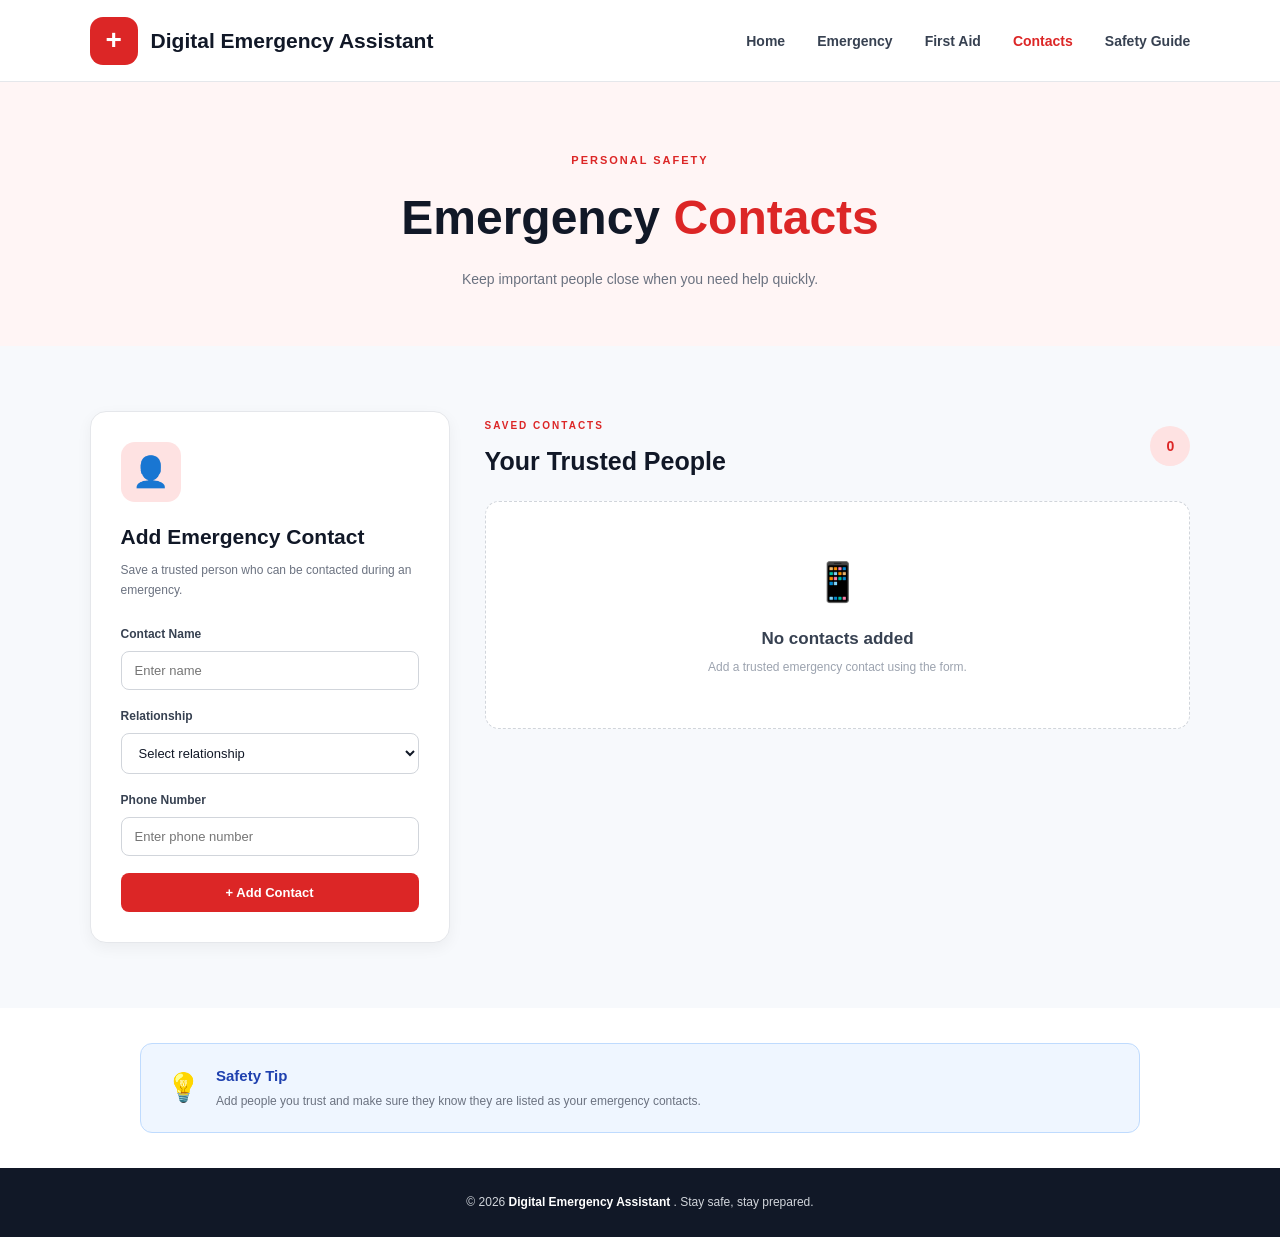
==== contacts.html @ 49281523 "Initial commit - Digital Emergency Assistant" ====
<!DOCTYPE html>
<html lang="en">

<head>

    <meta charset="UTF-8">

    <meta name="viewport"
          content="width=device-width, initial-scale=1.0">

    <title>Emergency Contacts | Digital Emergency Assistant</title>

    <link rel="stylesheet" href="css/common.css">

    <link rel="stylesheet" href="css/contacts.css">

</head>

<body>

    <!-- ================= NAVBAR ================= -->

    <nav class="navbar">

        <a href="index.html" class="logo">

            <span class="logo-icon">+</span>

            Digital Emergency Assistant

        </a>

        <ul class="nav-links">

            <li>
                <a href="index.html">Home</a>
            </li>

            <li>
                <a href="emergency.html">Emergency</a>
            </li>

            <li>
                <a href="first-aid.html">First Aid</a>
            </li>

            <li>
                <a href="contacts.html" class="active">
                    Contacts
                </a>
            </li>

            <li>
                <a href="guide.html">Safety Guide</a>
            </li>

        </ul>

    </nav>


    <!-- ================= HEADER ================= -->

    <section class="contacts-header">

        <p class="contacts-label">
            PERSONAL SAFETY
        </p>

        <h1>
            Emergency <span>Contacts</span>
        </h1>

        <p>
            Keep important people close when you need
            help quickly.
        </p>

    </section>


    <!-- ================= MAIN CONTENT ================= -->

    <section class="contacts-section">

        <div class="contacts-layout">


            <!-- ================= ADD CONTACT ================= -->

            <div class="contact-form-card">

                <div class="form-icon">
                    👤
                </div>

                <h2>
                    Add Emergency Contact
                </h2>

                <p>
                    Save a trusted person who can be contacted
                    during an emergency.
                </p>


                <form id="contactForm">

                    <div class="form-group">

                        <label for="contactName">
                            Contact Name
                        </label>

                        <input
                            type="text"
                            id="contactName"
                            placeholder="Enter name"
                            required>

                    </div>


                    <div class="form-group">

                        <label for="contactRelation">
                            Relationship
                        </label>

                        <select id="contactRelation" required>

                            <option value="">
                                Select relationship
                            </option>

                            <option value="Parent">
                                Parent
                            </option>

                            <option value="Sibling">
                                Sibling
                            </option>

                            <option value="Friend">
                                Friend
                            </option>

                            <option value="Relative">
                                Relative
                            </option>

                            <option value="Other">
                                Other
                            </option>

                        </select>

                    </div>


                    <div class="form-group">

                        <label for="contactPhone">
                            Phone Number
                        </label>

                        <input
                            type="tel"
                            id="contactPhone"
                            placeholder="Enter phone number"
                            required>

                    </div>


                    <button
                        type="submit"
                        class="add-contact-btn">

                        + Add Contact

                    </button>

                </form>

            </div>


            <!-- ================= CONTACT LIST ================= -->

            <div class="contact-list-area">

                <div class="list-heading">

                    <div>

                        <span>
                            SAVED CONTACTS
                        </span>

                        <h2>
                            Your Trusted People
                        </h2>

                    </div>

                    <div
                        class="contact-count"
                        id="contactCount">

                        0

                    </div>

                </div>


                <div
                    class="contacts-grid"
                    id="contactsGrid">


                    <!-- DEFAULT CONTACT -->

                    <div class="empty-contacts"
                         id="emptyContacts">

                        <div class="empty-icon">
                            📱
                        </div>

                        <h3>
                            No contacts added
                        </h3>

                        <p>
                            Add a trusted emergency contact
                            using the form.
                        </p>

                    </div>

                </div>

            </div>

        </div>

    </section>


    <!-- ================= SAFETY TIP ================= -->

    <section class="contact-tip">

        <div class="tip-box">

            <div class="tip-icon">
                💡
            </div>

            <div>

                <h3>
                    Safety Tip
                </h3>

                <p>
                    Add people you trust and make sure
                    they know they are listed as your
                    emergency contacts.
                </p>

            </div>

        </div>

    </section>


    <!-- ================= FOOTER ================= -->

    <footer class="footer">

        <p>

            © <span class="current-year"></span>

            <strong>
                Digital Emergency Assistant
            </strong>.

            Stay safe, stay prepared.

        </p>

    </footer>


    <script src="js/app.js"></script>

    <script src="js/contacts.js"></script>

</body>

</html>
---- css/common.css ----
/* =========================================================
   COMMON STYLES
   DIGITAL EMERGENCY ASSISTANT
========================================================= */

* {
    margin: 0;
    padding: 0;
    box-sizing: border-box;
}

html {
    scroll-behavior: smooth;
}

body {
    font-family: Arial, Helvetica, sans-serif;
    color: #111827;
    background: #ffffff;
    line-height: 1.6;
}

a {
    text-decoration: none;
    color: inherit;
}

button {
    font-family: inherit;
}


/* =========================================================
   NAVBAR
========================================================= */

.navbar {
    width: 100%;
    min-height: 82px;
    padding: 0 7%;

    display: flex;
    align-items: center;
    justify-content: space-between;
    gap: 30px;

    background: #ffffff;
    border-bottom: 1px solid #e5e7eb;
}

.logo {
    display: flex;
    align-items: center;
    gap: 13px;

    color: #111827;
    font-size: 21px;
    font-weight: 800;

    white-space: nowrap;
}

.logo-icon {
    width: 48px;
    height: 48px;

    display: flex;
    align-items: center;
    justify-content: center;

    border-radius: 13px;

    background: #dc2626;
    color: #ffffff;

    font-size: 28px;
    font-weight: 800;
}

.nav-links {
    display: flex;
    align-items: center;
    gap: 32px;

    list-style: none;
}

.nav-links a {
    position: relative;

    color: #374151;

    font-size: 14px;
    font-weight: 700;

    transition: color 0.3s ease;
}

.nav-links a:hover {
    color: #dc2626;
}

.nav-links a.active {
    color: #dc2626;
}


/* =========================================================
   COMMON BUTTONS
========================================================= */

.primary-btn {
    display: inline-flex;
    align-items: center;
    justify-content: center;

    padding: 13px 22px;

    border: none;
    border-radius: 8px;

    background: #dc2626;
    color: #ffffff;

    font-size: 13px;
    font-weight: 700;

    cursor: pointer;

    transition: all 0.3s ease;
}

.primary-btn:hover {
    background: #b91c1c;
    transform: translateY(-2px);
    box-shadow: 0 8px 18px rgba(220, 38, 38, 0.18);
}

.secondary-btn {
    display: inline-flex;
    align-items: center;
    justify-content: center;

    padding: 13px 22px;

    border: 1px solid #d1d5db;
    border-radius: 8px;

    background: #ffffff;
    color: #374151;

    font-size: 13px;
    font-weight: 700;

    cursor: pointer;

    transition: all 0.3s ease;
}

.secondary-btn:hover {
    border-color: #dc2626;
    color: #dc2626;
    transform: translateY(-2px);
}


/* =========================================================
   FOOTER
========================================================= */

.footer {
    padding: 25px 7%;

    text-align: center;

    background: #111827;
    color: #d1d5db;

    font-size: 12px;
}

.footer strong {
    color: #ffffff;
}


/* =========================================================
   RESPONSIVE NAVBAR
========================================================= */

@media (max-width: 900px) {

    .navbar {
        padding: 15px 5%;

        flex-direction: column;

        gap: 15px;
    }

    .nav-links {
        gap: 20px;

        flex-wrap: wrap;

        justify-content: center;
    }

}


@media (max-width: 600px) {

    .logo {
        font-size: 18px;
    }

    .logo-icon {
        width: 42px;
        height: 42px;

        font-size: 24px;
    }

    .nav-links {
        gap: 15px;
    }

    .nav-links a {
        font-size: 12px;
    }

}
/* =========================================================
   FIX FOR EXISTING HOME PAGE
========================================================= */

.navbar {
    overflow: visible;
}

.logo {
    flex-shrink: 0;
}

.nav-links {
    flex-shrink: 0;
    display: flex;
    align-items: center;
    list-style: none;
}


/* Existing button classes */

.btn-primary,
.btn-secondary,
.hero-btn,
.hero-button {
    display: inline-flex;
    align-items: center;
    justify-content: center;

    padding: 13px 22px;

    border-radius: 8px;

    font-size: 13px;
    font-weight: 700;

    cursor: pointer;

    transition: all 0.3s ease;
}

.btn-primary,
.hero-btn {
    background: #dc2626;
    color: #ffffff;
    border: 1px solid #dc2626;
}

.btn-primary:hover,
.hero-btn:hover {
    background: #b91c1c;
    border-color: #b91c1c;
    transform: translateY(-2px);
}

.btn-secondary,
.hero-button {
    background: #ffffff;
    color: #374151;
    border: 1px solid #d1d5db;
}

.btn-secondary:hover,
.hero-button:hover {
    border-color: #dc2626;
    color: #dc2626;
    transform: translateY(-2px);
}


/* Prevent hero content from creating horizontal overflow */

body {
    overflow-x: hidden;
}
---- css/contacts.css ----
/* =========================================================
   DIGITAL EMERGENCY ASSISTANT
   CONTACTS PAGE
========================================================= */


/* =========================================================
   1. HEADER
========================================================= */

.contacts-header {

    padding: 70px 7% 55px;

    text-align: center;

    background: #fff5f5;

}

.contacts-label {

    margin-bottom: 10px;

    color: #dc2626;

    font-size: 11px;

    font-weight: 800;

    letter-spacing: 2px;

}

.contacts-header h1 {

    margin-bottom: 12px;

    color: #111827;

    font-size: 48px;

}

.contacts-header h1 span {

    color: #dc2626;

}

.contacts-header p:last-child {

    color: #6b7280;

    font-size: 14px;

}


/* =========================================================
   2. MAIN SECTION
========================================================= */

.contacts-section {

    padding: 65px 7%;

    background: #f7f9fc;

}

.contacts-layout {

    max-width: 1150px;

    margin: auto;

    display: grid;

    grid-template-columns: 360px 1fr;

    gap: 35px;

    align-items: start;

}


/* =========================================================
   3. FORM CARD
========================================================= */

.contact-form-card {

    padding: 30px;

    background: #ffffff;

    border: 1px solid #e5e7eb;

    border-radius: 16px;

    box-shadow:
        0 5px 15px rgba(0, 0, 0, 0.05);

}

.form-icon {

    width: 60px;

    height: 60px;

    margin-bottom: 18px;

    display: flex;

    align-items: center;

    justify-content: center;

    border-radius: 14px;

    background: #fee2e2;

    font-size: 30px;

}

.contact-form-card h2 {

    margin-bottom: 8px;

    color: #111827;

    font-size: 21px;

}

.contact-form-card > p {

    margin-bottom: 25px;

    color: #6b7280;

    font-size: 12px;

    line-height: 1.6;

}


/* =========================================================
   4. FORM
========================================================= */

.form-group {

    margin-bottom: 17px;

}

.form-group label {

    display: block;

    margin-bottom: 7px;

    color: #374151;

    font-size: 12px;

    font-weight: 700;

}

.form-group input,
.form-group select {

    width: 100%;

    padding: 11px 13px;

    border: 1px solid #d1d5db;

    border-radius: 8px;

    outline: none;

    background: #ffffff;

    color: #111827;

    font-size: 13px;

    transition: 0.3s;

}

.form-group input:focus,
.form-group select:focus {

    border-color: #dc2626;

    box-shadow:
        0 0 0 3px rgba(220, 38, 38, 0.08);

}


/* =========================================================
   5. ADD BUTTON
========================================================= */

.add-contact-btn {

    width: 100%;

    padding: 12px;

    border: none;

    border-radius: 8px;

    background: #dc2626;

    color: #ffffff;

    font-size: 13px;

    font-weight: 700;

    cursor: pointer;

    transition: all 0.3s ease;

}

.add-contact-btn:hover {

    background: #b91c1c;

    transform: translateY(-2px);

    box-shadow:
        0 8px 18px rgba(220, 38, 38, 0.2);

}


/* =========================================================
   6. CONTACT LIST
========================================================= */

.contact-list-area {

    min-width: 0;

}

.list-heading {

    margin-bottom: 20px;

    display: flex;

    align-items: center;

    justify-content: space-between;

}

.list-heading span {

    color: #dc2626;

    font-size: 10px;

    font-weight: 800;

    letter-spacing: 2px;

}

.list-heading h2 {

    margin-top: 5px;

    color: #111827;

    font-size: 25px;

}

.contact-count {

    width: 40px;

    height: 40px;

    display: flex;

    align-items: center;

    justify-content: center;

    border-radius: 50%;

    background: #fee2e2;

    color: #dc2626;

    font-size: 14px;

    font-weight: 800;

}


/* =========================================================
   7. CONTACT GRID
========================================================= */

.contacts-grid {

    display: grid;

    grid-template-columns: repeat(2, 1fr);

    gap: 18px;

}


/* =========================================================
   8. CONTACT CARD
========================================================= */

.contact-card {

    padding: 22px;

    background: #ffffff;

    border: 1px solid #e5e7eb;

    border-radius: 14px;

    transition: all 0.3s ease;

}

.contact-card:hover {

    transform: translateY(-5px);

    border-color: #fecaca;

    box-shadow:
        0 12px 25px rgba(0, 0, 0, 0.08);

}


/* =========================================================
   9. CONTACT TOP
========================================================= */

.contact-top {

    display: flex;

    align-items: center;

    gap: 13px;

    margin-bottom: 17px;

}

.contact-avatar {

    width: 48px;

    height: 48px;

    display: flex;

    align-items: center;

    justify-content: center;

    border-radius: 50%;

    background: #fee2e2;

    color: #dc2626;

    font-size: 18px;

    font-weight: 800;

}

.contact-name {

    color: #111827;

    font-size: 16px;

    font-weight: 800;

}

.contact-relation {

    margin-top: 3px;

    color: #6b7280;

    font-size: 11px;

}


/* =========================================================
   10. PHONE
========================================================= */

.contact-phone {

    margin-bottom: 17px;

    padding: 10px;

    border-radius: 8px;

    background: #f9fafb;

    color: #374151;

    font-size: 13px;

}


/* =========================================================
   11. CONTACT ACTIONS
========================================================= */

.contact-actions {

    display: flex;

    gap: 8px;

}

.call-contact {

    flex: 1;

    padding: 9px;

    border-radius: 7px;

    background: #111827;

    color: #ffffff;

    text-align: center;

    font-size: 11px;

    font-weight: 700;

    transition: 0.3s;

}

.call-contact:hover {

    background: #dc2626;

}

.delete-contact {

    padding: 9px 12px;

    border: 1px solid #fecaca;

    border-radius: 7px;

    background: #fff5f5;

    color: #dc2626;

    font-size: 11px;

    font-weight: 700;

    cursor: pointer;

    transition: 0.3s;

}

.delete-contact:hover {

    background: #dc2626;

    color: #ffffff;

}


/* =========================================================
   12. EMPTY STATE
========================================================= */

.empty-contacts {

    grid-column: 1 / -1;

    padding: 50px 25px;

    text-align: center;

    background: #ffffff;

    border: 1px dashed #d1d5db;

    border-radius: 14px;

}

.empty-icon {

    margin-bottom: 12px;

    font-size: 38px;

}

.empty-contacts h3 {

    margin-bottom: 6px;

    color: #374151;

    font-size: 17px;

}

.empty-contacts p {

    color: #9ca3af;

    font-size: 12px;

}


/* =========================================================
   13. SAFETY TIP
========================================================= */

.contact-tip {

    padding: 35px 7%;

    background: #ffffff;

}

.tip-box {

    max-width: 1000px;

    margin: auto;

    padding: 20px 25px;

    display: flex;

    align-items: center;

    gap: 15px;

    background: #eff6ff;

    border: 1px solid #bfdbfe;

    border-radius: 12px;

}

.tip-icon {

    flex-shrink: 0;

    font-size: 28px;

}

.tip-box h3 {

    margin-bottom: 4px;

    color: #1e40af;

    font-size: 15px;

}

.tip-box p {

    color: #6b7280;

    font-size: 12px;

    line-height: 1.6;

}


/* =========================================================
   14. MOBILE
========================================================= */

@media (max-width: 900px) {

    .contacts-layout {

        grid-template-columns: 1fr;

    }

}


@media (max-width: 650px) {

    .contacts-header {

        padding: 55px 6% 40px;

    }

    .contacts-header h1 {

        font-size: 38px;

    }

    .contacts-section {

        padding: 45px 6%;

    }

    .contacts-grid {

        grid-template-columns: 1fr;

    }

    .list-heading h2 {

        font-size: 21px;

    }

    .contact-tip {

        padding: 25px 6%;

    }

    .tip-box {

        align-items: flex-start;

        padding: 18px;

    }

}
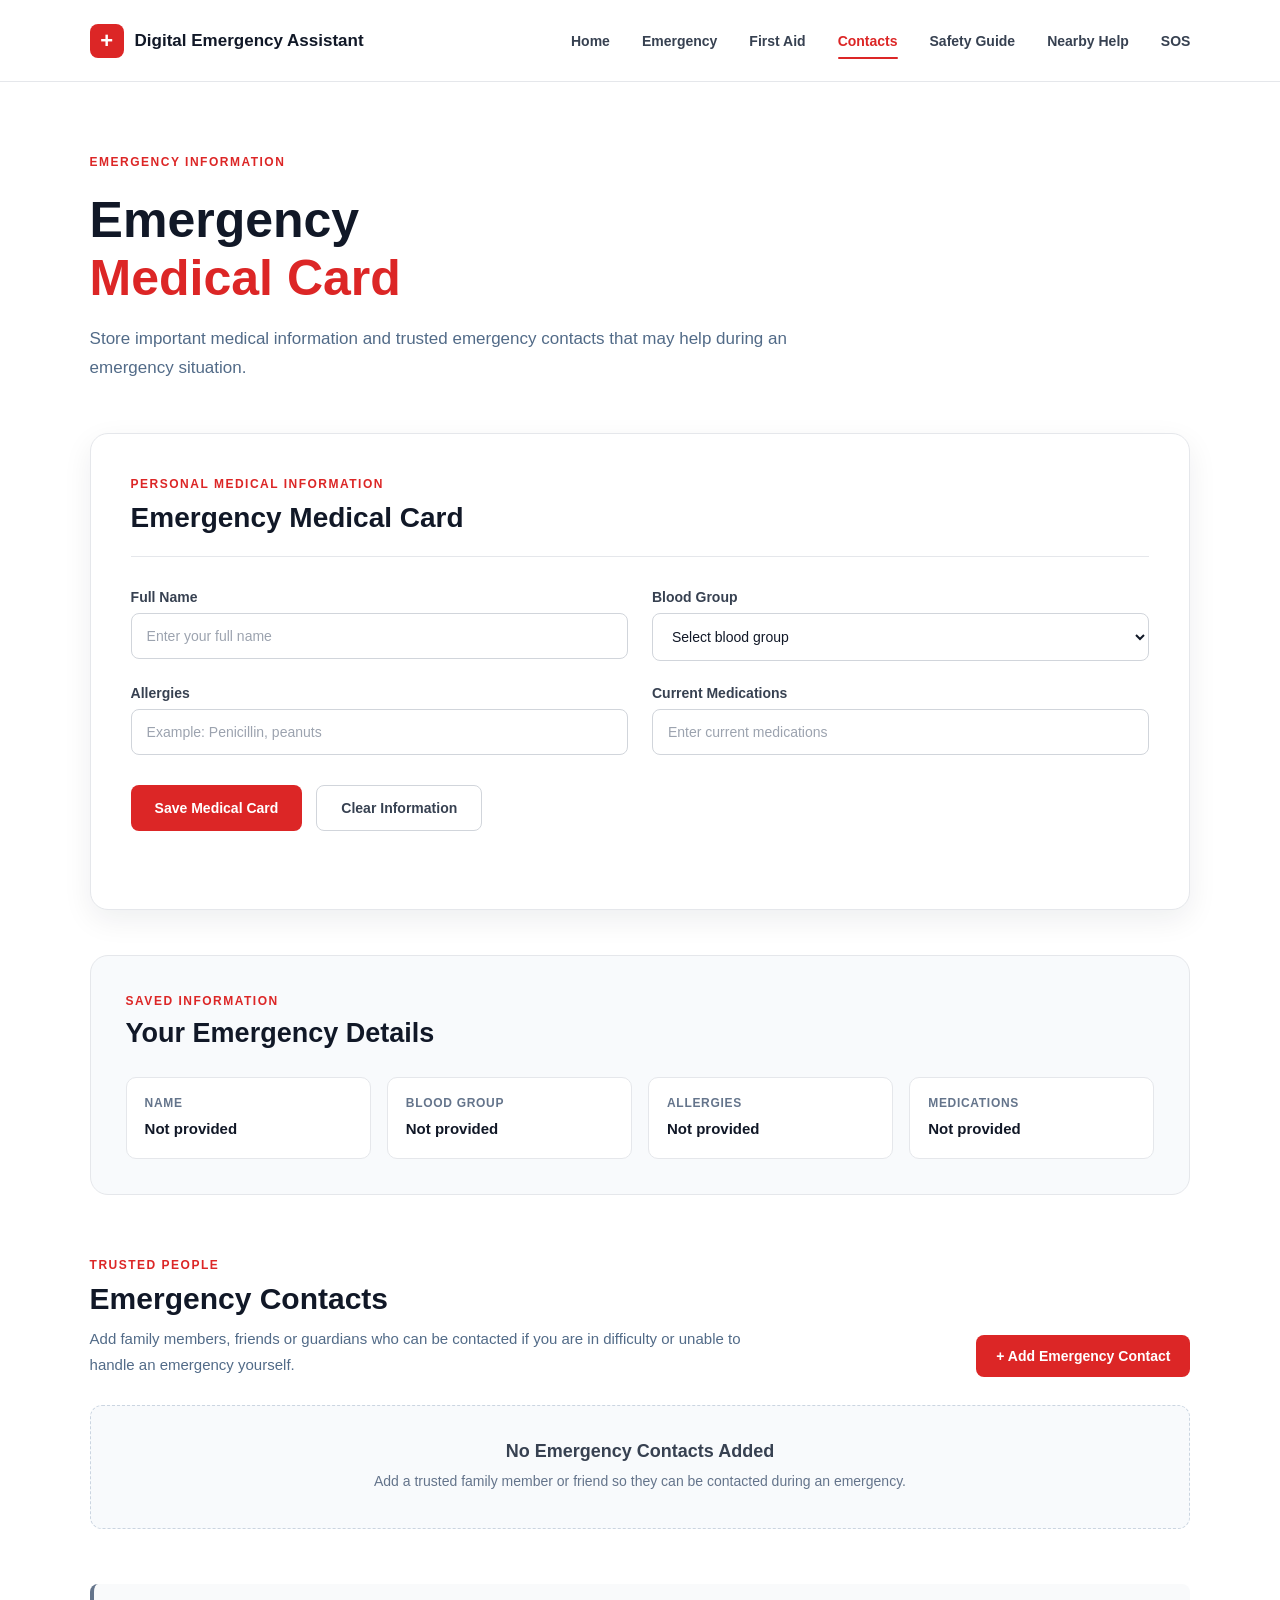
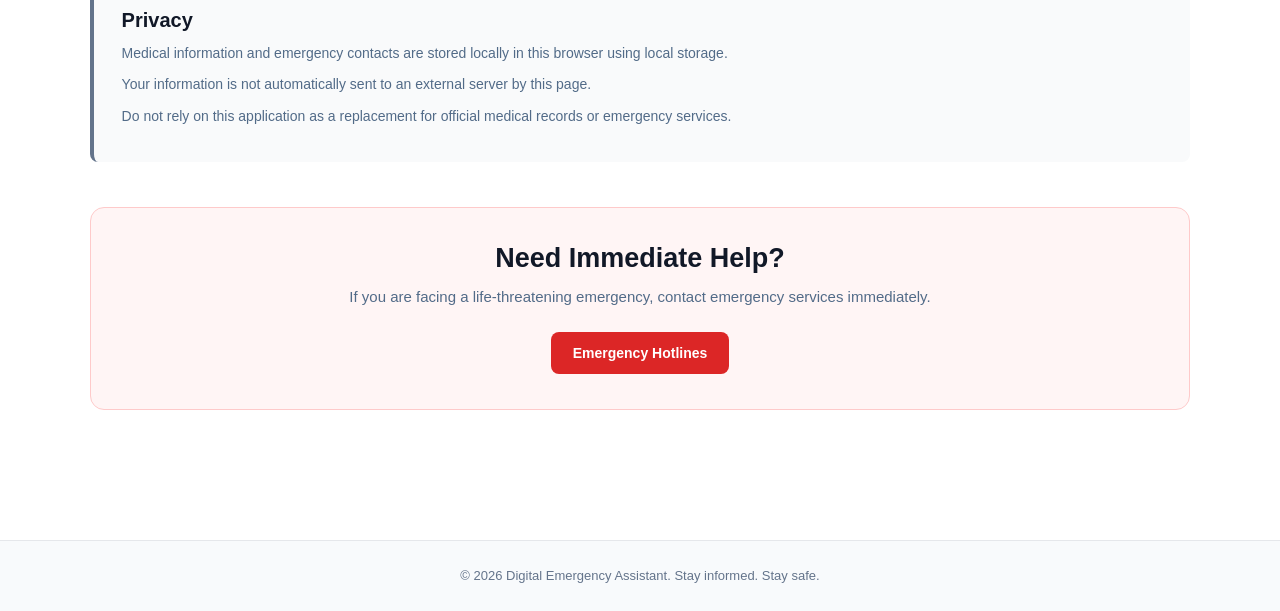
==== commit a1b6b76e: "Complete remaining project files" ====
--- a/contacts.html
+++ b/contacts.html
@@ -2,305 +2,622 @@
 <html lang="en">
 
 <head>
-
     <meta charset="UTF-8">
-
-    <meta name="viewport"
-          content="width=device-width, initial-scale=1.0">
-
-    <title>Emergency Contacts | Digital Emergency Assistant</title>
+    <meta name="viewport" content="width=device-width, initial-scale=1.0">
+
+    <title>Contacts | Digital Emergency Assistant</title>
 
     <link rel="stylesheet" href="css/common.css">
-
     <link rel="stylesheet" href="css/contacts.css">
-
 </head>
 
 <body>
 
-    <!-- ================= NAVBAR ================= -->
-
-    <nav class="navbar">
-
-        <a href="index.html" class="logo">
-
-            <span class="logo-icon">+</span>
-
-            Digital Emergency Assistant
-
-        </a>
-
-        <ul class="nav-links">
-
-            <li>
-                <a href="index.html">Home</a>
-            </li>
-
-            <li>
-                <a href="emergency.html">Emergency</a>
-            </li>
-
-            <li>
-                <a href="first-aid.html">First Aid</a>
-            </li>
-
-            <li>
-                <a href="contacts.html" class="active">
-                    Contacts
-                </a>
-            </li>
-
-            <li>
-                <a href="guide.html">Safety Guide</a>
-            </li>
-
-        </ul>
+    <!-- ==============================
+         NAVIGATION
+    =============================== -->
+
+    <header class="navbar">
+
+        <div class="logo">
+            <div class="logo-icon">+</div>
+            <span>Digital Emergency Assistant</span>
+        </div>
+
+    <nav class="nav-links">
+
+    <a href="index.html">
+        Home
+    </a>
+
+    <a href="emergency.html">
+        Emergency
+    </a>
+
+    <a href="first-aid.html">
+        First Aid
+    </a>
+
+    <a href="contacts.html" class="active">
+        Contacts
+    </a>
+
+    <a href="guide.html">
+        Safety Guide
+    </a>
+
+    <a href="shelters.html">
+        Nearby Help
+    </a>
+    
+ <a href="sos.html">SOS</a>
 
     </nav>
 
-
-    <!-- ================= HEADER ================= -->
-
-    <section class="contacts-header">
-
-        <p class="contacts-label">
-            PERSONAL SAFETY
+    </header>
+
+
+    <!-- ==============================
+         MAIN CONTENT
+    =============================== -->
+
+    <main class="contacts-page">
+
+
+        <!-- ==============================
+             INTRODUCTION
+        =============================== -->
+
+        <section class="contacts-intro">
+
+            <span class="section-label">
+                EMERGENCY INFORMATION
+            </span>
+
+            <h1>
+                Emergency<br>
+                <span>Medical Card</span>
+            </h1>
+
+            <p>
+                Store important medical information and trusted
+                emergency contacts that may help during an
+                emergency situation.
+            </p>
+
+        </section>
+
+
+        <!-- ==============================
+             MEDICAL CARD
+        =============================== -->
+
+        <section class="medical-card-section">
+
+            <div class="medical-card">
+
+                <div class="medical-card-header">
+
+                    <div>
+
+                        <span class="card-label">
+                            PERSONAL MEDICAL INFORMATION
+                        </span>
+
+                        <h2>
+                            Emergency Medical Card
+                        </h2>
+
+                    </div>
+
+                </div>
+
+
+                <!-- MEDICAL FORM -->
+
+                <form id="medicalForm">
+
+                    <div class="form-grid">
+
+
+                        <!-- FULL NAME -->
+
+                        <div class="form-group">
+
+                            <label for="personName">
+                                Full Name
+                            </label>
+
+                            <input
+                                type="text"
+                                id="personName"
+                                placeholder="Enter your full name"
+                            >
+
+                        </div>
+
+
+                        <!-- BLOOD GROUP -->
+
+                        <div class="form-group">
+
+                            <label for="bloodGroup">
+                                Blood Group
+                            </label>
+
+                            <select id="bloodGroup">
+
+                                <option value="">
+                                    Select blood group
+                                </option>
+
+                                <option value="A+">A+</option>
+                                <option value="A-">A-</option>
+                                <option value="B+">B+</option>
+                                <option value="B-">B-</option>
+                                <option value="AB+">AB+</option>
+                                <option value="AB-">AB-</option>
+                                <option value="O+">O+</option>
+                                <option value="O-">O-</option>
+
+                            </select>
+
+                        </div>
+
+
+                        <!-- ALLERGIES -->
+
+                        <div class="form-group">
+
+                            <label for="allergies">
+                                Allergies
+                            </label>
+
+                            <input
+                                type="text"
+                                id="allergies"
+                                placeholder="Example: Penicillin, peanuts"
+                            >
+
+                        </div>
+
+
+                        <!-- MEDICATIONS -->
+
+                        <div class="form-group">
+
+                            <label for="medications">
+                                Current Medications
+                            </label>
+
+                            <input
+                                type="text"
+                                id="medications"
+                                placeholder="Enter current medications"
+                            >
+
+                        </div>
+
+                    </div>
+
+
+                    <!-- BUTTONS -->
+
+                    <div class="form-actions">
+
+                        <button
+                            type="submit"
+                            class="save-button">
+                            Save Medical Card
+                        </button>
+
+                        <button
+                            type="button"
+                            class="clear-button"
+                            onclick="clearMedicalCard()">
+                            Clear Information
+                        </button>
+
+                    </div>
+
+
+                    <!-- STATUS -->
+
+                    <p
+                        id="save-status"
+                        class="save-status"
+                        aria-live="polite">
+                    </p>
+
+                </form>
+
+            </div>
+
+        </section>
+
+
+        <!-- ==============================
+             SAVED MEDICAL INFORMATION
+        =============================== -->
+
+        <section class="saved-card-section">
+
+            <div class="saved-card">
+
+                <div class="saved-header">
+
+                    <span class="card-label">
+                        SAVED INFORMATION
+                    </span>
+
+                    <h2>
+                        Your Emergency Details
+                    </h2>
+
+                </div>
+
+
+                <div class="saved-grid">
+
+
+                    <!-- NAME -->
+
+                    <div class="saved-item">
+
+                        <span>
+                            Name
+                        </span>
+
+                        <strong id="displayName">
+                            Not provided
+                        </strong>
+
+                    </div>
+
+
+                    <!-- BLOOD GROUP -->
+
+                    <div class="saved-item">
+
+                        <span>
+                            Blood Group
+                        </span>
+
+                        <strong id="displayBlood">
+                            Not provided
+                        </strong>
+
+                    </div>
+
+
+                    <!-- ALLERGIES -->
+
+                    <div class="saved-item">
+
+                        <span>
+                            Allergies
+                        </span>
+
+                        <strong id="displayAllergies">
+                            Not provided
+                        </strong>
+
+                    </div>
+
+
+                    <!-- MEDICATIONS -->
+
+                    <div class="saved-item">
+
+                        <span>
+                            Medications
+                        </span>
+
+                        <strong id="displayMedications">
+                            Not provided
+                        </strong>
+
+                    </div>
+
+                </div>
+
+            </div>
+
+        </section>
+
+
+        <!-- =================================================
+             TRUSTED EMERGENCY CONTACTS
+        ================================================== -->
+
+        <section class="trusted-contacts-section">
+
+            <div class="trusted-contacts-header">
+
+                <div>
+
+                    <span class="card-label">
+                        TRUSTED PEOPLE
+                    </span>
+
+                    <h2>
+                        Emergency Contacts
+                    </h2>
+
+                    <p>
+                        Add family members, friends or guardians
+                        who can be contacted if you are in difficulty
+                        or unable to handle an emergency yourself.
+                    </p>
+
+                </div>
+
+
+                <!-- ADD CONTACT BUTTON -->
+
+                <button
+                    type="button"
+                    class="add-contact-button"
+                    onclick="showContactForm()">
+
+                    + Add Emergency Contact
+
+                </button>
+
+            </div>
+
+
+            <!-- =================================================
+                 ADD CONTACT FORM
+            ================================================== -->
+
+            <div
+                id="contact-form-container"
+                class="contact-form-container">
+
+
+                <form id="contactForm">
+
+
+                    <div class="contact-form-grid">
+
+
+                        <!-- CONTACT NAME -->
+
+                        <div class="form-group">
+
+                            <label for="contactName">
+                                Contact Name
+                            </label>
+
+                            <input
+                                type="text"
+                                id="contactName"
+                                placeholder="Example: Priya"
+                                required
+                            >
+
+                        </div>
+
+
+                        <!-- RELATIONSHIP -->
+
+                        <div class="form-group">
+
+                            <label for="contactRelationship">
+                                Relationship
+                            </label>
+
+                            <select
+                                id="contactRelationship"
+                                required>
+
+                                <option value="">
+                                    Select relationship
+                                </option>
+
+                                <option value="Mother">
+                                    Mother
+                                </option>
+
+                                <option value="Father">
+                                    Father
+                                </option>
+
+                                <option value="Brother">
+                                    Brother
+                                </option>
+
+                                <option value="Sister">
+                                    Sister
+                                </option>
+
+                                <option value="Spouse">
+                                    Spouse
+                                </option>
+
+                                <option value="Guardian">
+                                    Guardian
+                                </option>
+
+                                <option value="Friend">
+                                    Friend
+                                </option>
+
+                                <option value="Relative">
+                                    Relative
+                                </option>
+
+                                <option value="Other">
+                                    Other
+                                </option>
+
+                            </select>
+
+                        </div>
+
+
+                        <!-- PHONE -->
+
+                        <div class="form-group">
+
+                            <label for="contactPhone">
+                                Phone Number
+                            </label>
+
+                            <input
+                                type="tel"
+                                id="contactPhone"
+                                placeholder="Enter phone number"
+                                required
+                            >
+
+                        </div>
+
+                    </div>
+
+
+                    <div class="contact-form-actions">
+
+                        <button
+                            type="submit"
+                            class="save-contact-button">
+
+                            Save Contact
+
+                        </button>
+
+
+                        <button
+                            type="button"
+                            class="cancel-contact-button"
+                            onclick="hideContactForm()">
+
+                            Cancel
+
+                        </button>
+
+                    </div>
+
+                </form>
+
+            </div>
+
+
+            <!-- =================================================
+                 CONTACT LIST
+            ================================================== -->
+
+            <div
+                id="contacts-list"
+                class="contacts-list">
+
+                <!-- Contacts will be displayed here by JavaScript -->
+
+                <div class="no-contacts">
+
+                    <h3>
+                        No Emergency Contacts Added
+                    </h3>
+
+                    <p>
+                        Add a trusted family member or friend
+                        so they can be contacted during an emergency.
+                    </p>
+
+                </div>
+
+            </div>
+
+        </section>
+
+
+        <!-- ==============================
+             PRIVACY NOTICE
+        =============================== -->
+
+        <section class="privacy-notice">
+
+            <h2>
+                Privacy
+            </h2>
+
+            <p>
+                Medical information and emergency contacts are
+                stored locally in this browser using local storage.
+            </p>
+
+            <p>
+                Your information is not automatically sent to
+                an external server by this page.
+            </p>
+
+            <p>
+                Do not rely on this application as a replacement
+                for official medical records or emergency services.
+            </p>
+
+        </section>
+
+
+        <!-- ==============================
+             EMERGENCY SECTION
+        ============================== -->
+
+        <section class="contact-emergency">
+
+            <h2>
+                Need Immediate Help?
+            </h2>
+
+            <p>
+                If you are facing a life-threatening emergency,
+                contact emergency services immediately.
+            </p>
+
+            <a
+                href="emergency.html"
+                class="emergency-button">
+
+                Emergency Hotlines
+
+            </a>
+
+        </section>
+
+
+    </main>
+
+
+    <!-- ==============================
+         FOOTER
+    ============================== -->
+
+    <footer class="footer">
+
+        <p>
+
+            &copy;
+
+            <span class="current-year"></span>
+
+            Digital Emergency Assistant.
+            Stay informed. Stay safe.
+
         </p>
 
-        <h1>
-            Emergency <span>Contacts</span>
-        </h1>
-
-        <p>
-            Keep important people close when you need
-            help quickly.
-        </p>
-
-    </section>
-
-
-    <!-- ================= MAIN CONTENT ================= -->
-
-    <section class="contacts-section">
-
-        <div class="contacts-layout">
-
-
-            <!-- ================= ADD CONTACT ================= -->
-
-            <div class="contact-form-card">
-
-                <div class="form-icon">
-                    👤
-                </div>
-
-                <h2>
-                    Add Emergency Contact
-                </h2>
-
-                <p>
-                    Save a trusted person who can be contacted
-                    during an emergency.
-                </p>
-
-
-                <form id="contactForm">
-
-                    <div class="form-group">
-
-                        <label for="contactName">
-                            Contact Name
-                        </label>
-
-                        <input
-                            type="text"
-                            id="contactName"
-                            placeholder="Enter name"
-                            required>
-
-                    </div>
-
-
-                    <div class="form-group">
-
-                        <label for="contactRelation">
-                            Relationship
-                        </label>
-
-                        <select id="contactRelation" required>
-
-                            <option value="">
-                                Select relationship
-                            </option>
-
-                            <option value="Parent">
-                                Parent
-                            </option>
-
-                            <option value="Sibling">
-                                Sibling
-                            </option>
-
-                            <option value="Friend">
-                                Friend
-                            </option>
-
-                            <option value="Relative">
-                                Relative
-                            </option>
-
-                            <option value="Other">
-                                Other
-                            </option>
-
-                        </select>
-
-                    </div>
-
-
-                    <div class="form-group">
-
-                        <label for="contactPhone">
-                            Phone Number
-                        </label>
-
-                        <input
-                            type="tel"
-                            id="contactPhone"
-                            placeholder="Enter phone number"
-                            required>
-
-                    </div>
-
-
-                    <button
-                        type="submit"
-                        class="add-contact-btn">
-
-                        + Add Contact
-
-                    </button>
-
-                </form>
-
-            </div>
-
-
-            <!-- ================= CONTACT LIST ================= -->
-
-            <div class="contact-list-area">
-
-                <div class="list-heading">
-
-                    <div>
-
-                        <span>
-                            SAVED CONTACTS
-                        </span>
-
-                        <h2>
-                            Your Trusted People
-                        </h2>
-
-                    </div>
-
-                    <div
-                        class="contact-count"
-                        id="contactCount">
-
-                        0
-
-                    </div>
-
-                </div>
-
-
-                <div
-                    class="contacts-grid"
-                    id="contactsGrid">
-
-
-                    <!-- DEFAULT CONTACT -->
-
-                    <div class="empty-contacts"
-                         id="emptyContacts">
-
-                        <div class="empty-icon">
-                            📱
-                        </div>
-
-                        <h3>
-                            No contacts added
-                        </h3>
-
-                        <p>
-                            Add a trusted emergency contact
-                            using the form.
-                        </p>
-
-                    </div>
-
-                </div>
-
-            </div>
-
-        </div>
-
-    </section>
-
-
-    <!-- ================= SAFETY TIP ================= -->
-
-    <section class="contact-tip">
-
-        <div class="tip-box">
-
-            <div class="tip-icon">
-                💡
-            </div>
-
-            <div>
-
-                <h3>
-                    Safety Tip
-                </h3>
-
-                <p>
-                    Add people you trust and make sure
-                    they know they are listed as your
-                    emergency contacts.
-                </p>
-
-            </div>
-
-        </div>
-
-    </section>
-
-
-    <!-- ================= FOOTER ================= -->
-
-    <footer class="footer">
-
-        <p>
-
-            © <span class="current-year"></span>
-
-            <strong>
-                Digital Emergency Assistant
-            </strong>.
-
-            Stay safe, stay prepared.
-
-        </p>
-
     </footer>
 
 
+    <!-- ==============================
+         JAVASCRIPT
+    ============================== -->
+
     <script src="js/app.js"></script>
 
     <script src="js/contacts.js"></script>
 
+
 </body>
 
 </html>
--- a/css/common.css
+++ b/css/common.css
@@ -1,6 +1,12 @@
 /* =========================================================
+   DIGITAL EMERGENCY ASSISTANT
    COMMON STYLES
-   DIGITAL EMERGENCY ASSISTANT
+   common.css
+========================================================= */
+
+
+/* =========================================================
+   RESET
 ========================================================= */
 
 * {
@@ -14,18 +20,26 @@
 }
 
 body {
-    font-family: Arial, Helvetica, sans-serif;
+    margin: 0;
+
+    background: #ffffff;
+
     color: #111827;
-    background: #ffffff;
-    line-height: 1.6;
+
+    font-family:
+        Arial,
+        Helvetica,
+        sans-serif;
 }
 
 a {
     text-decoration: none;
-    color: inherit;
-}
-
-button {
+}
+
+button,
+input,
+select,
+textarea {
     font-family: inherit;
 }
 
@@ -37,273 +51,276 @@
 .navbar {
     width: 100%;
     min-height: 82px;
+
     padding: 0 7%;
 
     display: flex;
     align-items: center;
     justify-content: space-between;
+
     gap: 30px;
 
     background: #ffffff;
+
     border-bottom: 1px solid #e5e7eb;
-}
+
+    position: relative;
+    z-index: 1000;
+}
+
+
+/* =========================================================
+   LOGO
+========================================================= */
 
 .logo {
     display: flex;
+
     align-items: center;
-    gap: 13px;
+
+    gap: 11px;
 
     color: #111827;
-    font-size: 21px;
+
+    font-size: 17px;
+
     font-weight: 800;
 
     white-space: nowrap;
 }
 
+
+/* Plus icon */
+
 .logo-icon {
-    width: 48px;
-    height: 48px;
+    width: 34px;
+    height: 34px;
 
     display: flex;
+
     align-items: center;
     justify-content: center;
 
-    border-radius: 13px;
-
     background: #dc2626;
+
     color: #ffffff;
 
-    font-size: 28px;
-    font-weight: 800;
+    border-radius: 8px;
+
+    font-size: 22px;
+
+    font-weight: 700;
+
+    line-height: 1;
+}
+
+
+/* =========================================================
+   NAVIGATION
+========================================================= */
+
+nav {
+    display: block;
 }
 
 .nav-links {
     display: flex;
+
     align-items: center;
+
+    justify-content: flex-end;
+
     gap: 32px;
 
+    list-style: none;
+
+    margin: 0;
+    padding: 0;
+}
+
+.nav-links li {
     list-style: none;
 }
 
 .nav-links a {
     position: relative;
 
+    display: inline-block;
+
+    padding: 30px 0;
+
     color: #374151;
 
     font-size: 14px;
+
     font-weight: 700;
 
-    transition: color 0.3s ease;
+    transition:
+        color 0.3s ease;
 }
 
 .nav-links a:hover {
     color: #dc2626;
 }
 
+
+/* Active page */
+
 .nav-links a.active {
     color: #dc2626;
 }
 
 
-/* =========================================================
-   COMMON BUTTONS
-========================================================= */
-
-.primary-btn {
-    display: inline-flex;
-    align-items: center;
-    justify-content: center;
-
-    padding: 13px 22px;
-
-    border: none;
-    border-radius: 8px;
+/* Active underline */
+
+.nav-links a.active::after {
+    content: "";
+
+    position: absolute;
+
+    left: 0;
+    right: 0;
+
+    bottom: 20px;
+
+    height: 2px;
 
     background: #dc2626;
-    color: #ffffff;
+
+    border-radius: 2px;
+}
+
+
+/* =========================================================
+   FOOTER
+========================================================= */
+
+.footer {
+    width: 100%;
+
+    padding: 25px 7%;
+
+    margin-top: 50px;
+
+    background: #f8fafc;
+
+    border-top: 1px solid #e5e7eb;
+
+    text-align: center;
+}
+
+.footer p {
+    margin: 0;
+
+    color: #64748b;
 
     font-size: 13px;
-    font-weight: 700;
-
-    cursor: pointer;
-
-    transition: all 0.3s ease;
-}
-
-.primary-btn:hover {
-    background: #b91c1c;
-    transform: translateY(-2px);
-    box-shadow: 0 8px 18px rgba(220, 38, 38, 0.18);
-}
-
-.secondary-btn {
-    display: inline-flex;
-    align-items: center;
-    justify-content: center;
-
-    padding: 13px 22px;
-
-    border: 1px solid #d1d5db;
-    border-radius: 8px;
-
-    background: #ffffff;
-    color: #374151;
-
-    font-size: 13px;
-    font-weight: 700;
-
-    cursor: pointer;
-
-    transition: all 0.3s ease;
-}
-
-.secondary-btn:hover {
-    border-color: #dc2626;
+
+    line-height: 1.6;
+}
+
+
+/* =========================================================
+   COMMON LABELS
+========================================================= */
+
+.section-label {
+    display: inline-block;
+
     color: #dc2626;
-    transform: translateY(-2px);
-}
-
-
-/* =========================================================
-   FOOTER
-========================================================= */
-
-.footer {
-    padding: 25px 7%;
-
-    text-align: center;
-
-    background: #111827;
-    color: #d1d5db;
 
     font-size: 12px;
-}
-
-.footer strong {
-    color: #ffffff;
-}
-
-
-/* =========================================================
-   RESPONSIVE NAVBAR
-========================================================= */
-
-@media (max-width: 900px) {
+
+    font-weight: 800;
+
+    letter-spacing: 1.5px;
+}
+
+
+/* =========================================================
+   MOBILE NAVIGATION
+========================================================= */
+
+@media (max-width: 850px) {
+
+    .navbar {
+        min-height: 70px;
+
+        padding: 0 5%;
+
+        flex-wrap: wrap;
+
+        gap: 10px;
+    }
+
+    .logo {
+        font-size: 15px;
+    }
+
+    .logo-icon {
+        width: 31px;
+        height: 31px;
+
+        font-size: 20px;
+    }
+
+    .nav-links {
+        gap: 18px;
+    }
+
+    .nav-links a {
+        padding: 22px 0;
+
+        font-size: 13px;
+    }
+
+    .nav-links a.active::after {
+        bottom: 13px;
+    }
+
+}
+
+
+/* =========================================================
+   SMALL MOBILE
+========================================================= */
+
+@media (max-width: 650px) {
 
     .navbar {
         padding: 15px 5%;
 
         flex-direction: column;
 
-        gap: 15px;
+        align-items: flex-start;
+    }
+
+    .logo {
+        width: 100%;
+    }
+
+    nav {
+        width: 100%;
+
+        overflow-x: auto;
     }
 
     .nav-links {
-        gap: 20px;
-
-        flex-wrap: wrap;
-
-        justify-content: center;
-    }
-
-}
-
-
-@media (max-width: 600px) {
-
-    .logo {
-        font-size: 18px;
-    }
-
-    .logo-icon {
-        width: 42px;
-        height: 42px;
-
-        font-size: 24px;
-    }
-
-    .nav-links {
-        gap: 15px;
+        width: max-content;
+
+        justify-content: flex-start;
+
+        gap: 22px;
     }
 
     .nav-links a {
-        font-size: 12px;
-    }
-
-}
-/* =========================================================
-   FIX FOR EXISTING HOME PAGE
-========================================================= */
-
-.navbar {
-    overflow: visible;
-}
-
-.logo {
-    flex-shrink: 0;
-}
-
-.nav-links {
-    flex-shrink: 0;
-    display: flex;
-    align-items: center;
-    list-style: none;
-}
-
-
-/* Existing button classes */
-
-.btn-primary,
-.btn-secondary,
-.hero-btn,
-.hero-button {
-    display: inline-flex;
-    align-items: center;
-    justify-content: center;
-
-    padding: 13px 22px;
-
-    border-radius: 8px;
-
-    font-size: 13px;
-    font-weight: 700;
-
-    cursor: pointer;
-
-    transition: all 0.3s ease;
-}
-
-.btn-primary,
-.hero-btn {
-    background: #dc2626;
-    color: #ffffff;
-    border: 1px solid #dc2626;
-}
-
-.btn-primary:hover,
-.hero-btn:hover {
-    background: #b91c1c;
-    border-color: #b91c1c;
-    transform: translateY(-2px);
-}
-
-.btn-secondary,
-.hero-button {
-    background: #ffffff;
-    color: #374151;
-    border: 1px solid #d1d5db;
-}
-
-.btn-secondary:hover,
-.hero-button:hover {
-    border-color: #dc2626;
-    color: #dc2626;
-    transform: translateY(-2px);
-}
-
-
-/* Prevent hero content from creating horizontal overflow */
-
-body {
-    overflow-x: hidden;
+        padding: 8px 0;
+
+        font-size: 13px;
+    }
+
+    .nav-links a.active::after {
+        bottom: 0;
+    }
+
 }
--- a/css/contacts.css
+++ b/css/contacts.css
@@ -1,185 +1,156 @@
 /* =========================================================
    DIGITAL EMERGENCY ASSISTANT
-   CONTACTS PAGE
-========================================================= */
-
-
-/* =========================================================
-   1. HEADER
-========================================================= */
-
-.contacts-header {
-
-    padding: 70px 7% 55px;
-
-    text-align: center;
-
-    background: #fff5f5;
-
-}
-
-.contacts-label {
-
-    margin-bottom: 10px;
-
+   CONTACTS / MEDICAL CARD
+   contacts.css
+========================================================= */
+
+
+/* =========================================================
+   PAGE
+========================================================= */
+
+.contacts-page {
+    width: 86%;
+    max-width: 1250px;
+    margin: 0 auto;
+    padding: 70px 0 80px;
+}
+
+
+/* =========================================================
+   INTRODUCTION
+========================================================= */
+
+.contacts-intro {
+    max-width: 850px;
+    margin-bottom: 50px;
+}
+
+.contacts-intro h1 {
+    margin: 22px 0 18px;
+
+    color: #111827;
+
+    font-size: 50px;
+    line-height: 1.15;
+}
+
+.contacts-intro h1 span {
     color: #dc2626;
-
-    font-size: 11px;
-
+}
+
+.contacts-intro p {
+    max-width: 750px;
+
+    color: #526b88;
+
+    font-size: 17px;
+    line-height: 1.7;
+}
+
+
+/* =========================================================
+   MEDICAL CARD
+========================================================= */
+
+.medical-card-section {
+    margin-bottom: 45px;
+}
+
+.medical-card {
+    padding: 40px;
+
+    background: #ffffff;
+
+    border: 1px solid #e5e7eb;
+
+    border-radius: 18px;
+
+    box-shadow: 0 10px 30px rgba(17, 24, 39, 0.07);
+}
+
+
+/* =========================================================
+   MEDICAL CARD HEADER
+========================================================= */
+
+.medical-card-header {
+    margin-bottom: 32px;
+
+    padding-bottom: 22px;
+
+    border-bottom: 1px solid #e5e7eb;
+}
+
+.card-label {
+    display: inline-block;
+
+    color: #dc2626;
+
+    font-size: 12px;
     font-weight: 800;
 
-    letter-spacing: 2px;
-
-}
-
-.contacts-header h1 {
-
-    margin-bottom: 12px;
+    letter-spacing: 1.5px;
+}
+
+.medical-card-header h2 {
+    margin: 10px 0 0;
 
     color: #111827;
 
-    font-size: 48px;
-
-}
-
-.contacts-header h1 span {
-
-    color: #dc2626;
-
-}
-
-.contacts-header p:last-child {
-
-    color: #6b7280;
-
-    font-size: 14px;
-
-}
-
-
-/* =========================================================
-   2. MAIN SECTION
-========================================================= */
-
-.contacts-section {
-
-    padding: 65px 7%;
-
-    background: #f7f9fc;
-
-}
-
-.contacts-layout {
-
-    max-width: 1150px;
-
-    margin: auto;
-
+    font-size: 28px;
+}
+
+
+/* =========================================================
+   FORM GRID
+========================================================= */
+
+.form-grid {
     display: grid;
 
-    grid-template-columns: 360px 1fr;
-
-    gap: 35px;
-
-    align-items: start;
-
-}
-
-
-/* =========================================================
-   3. FORM CARD
-========================================================= */
-
-.contact-form-card {
-
-    padding: 30px;
-
-    background: #ffffff;
-
-    border: 1px solid #e5e7eb;
-
-    border-radius: 16px;
-
-    box-shadow:
-        0 5px 15px rgba(0, 0, 0, 0.05);
-
-}
-
-.form-icon {
-
-    width: 60px;
-
-    height: 60px;
-
-    margin-bottom: 18px;
-
+    grid-template-columns: repeat(2, 1fr);
+
+    gap: 24px;
+}
+
+
+/* =========================================================
+   FORM GROUP
+========================================================= */
+
+.form-group {
     display: flex;
 
-    align-items: center;
-
-    justify-content: center;
-
-    border-radius: 14px;
-
-    background: #fee2e2;
-
-    font-size: 30px;
-
-}
-
-.contact-form-card h2 {
-
-    margin-bottom: 8px;
-
-    color: #111827;
-
-    font-size: 21px;
-
-}
-
-.contact-form-card > p {
-
-    margin-bottom: 25px;
-
-    color: #6b7280;
-
-    font-size: 12px;
-
-    line-height: 1.6;
-
-}
-
-
-/* =========================================================
-   4. FORM
-========================================================= */
-
-.form-group {
-
-    margin-bottom: 17px;
-
+    flex-direction: column;
+
+    gap: 8px;
 }
 
 .form-group label {
-
-    display: block;
-
-    margin-bottom: 7px;
-
     color: #374151;
 
-    font-size: 12px;
+    font-size: 14px;
 
     font-weight: 700;
-
-}
+}
+
+
+/* =========================================================
+   INPUTS
+========================================================= */
 
 .form-group input,
 .form-group select {
-
     width: 100%;
 
-    padding: 11px 13px;
+    box-sizing: border-box;
+
+    padding: 14px 15px;
+
+    background: #ffffff;
+
+    color: #111827;
 
     border: 1px solid #d1d5db;
 
@@ -187,503 +158,829 @@
 
     outline: none;
 
-    background: #ffffff;
-
-    color: #111827;
-
-    font-size: 13px;
-
-    transition: 0.3s;
-
+    font-family: inherit;
+
+    font-size: 14px;
+
+    transition:
+        border-color 0.3s ease,
+        box-shadow 0.3s ease;
+}
+
+.form-group input::placeholder {
+    color: #9ca3af;
 }
 
 .form-group input:focus,
 .form-group select:focus {
-
     border-color: #dc2626;
 
-    box-shadow:
-        0 0 0 3px rgba(220, 38, 38, 0.08);
-
-}
-
-
-/* =========================================================
-   5. ADD BUTTON
-========================================================= */
-
-.add-contact-btn {
-
-    width: 100%;
-
-    padding: 12px;
+    box-shadow: 0 0 0 3px rgba(220, 38, 38, 0.10);
+}
+
+
+/* =========================================================
+   MEDICAL CARD BUTTONS
+========================================================= */
+
+.form-actions {
+    display: flex;
+
+    flex-wrap: wrap;
+
+    gap: 14px;
+
+    margin-top: 30px;
+}
+
+.save-button {
+    padding: 14px 24px;
+
+    background: #dc2626;
+
+    color: #ffffff;
 
     border: none;
 
     border-radius: 8px;
 
+    cursor: pointer;
+
+    font-family: inherit;
+
+    font-size: 14px;
+
+    font-weight: 700;
+
+    transition:
+        background 0.3s ease,
+        transform 0.2s ease;
+}
+
+.save-button:hover {
+    background: #b91c1c;
+
+    transform: translateY(-2px);
+}
+
+.clear-button {
+    padding: 14px 24px;
+
+    background: #ffffff;
+
+    color: #374151;
+
+    border: 1px solid #d1d5db;
+
+    border-radius: 8px;
+
+    cursor: pointer;
+
+    font-family: inherit;
+
+    font-size: 14px;
+
+    font-weight: 700;
+
+    transition:
+        background 0.3s ease,
+        border-color 0.3s ease;
+}
+
+.clear-button:hover {
+    background: #f9fafb;
+
+    border-color: #9ca3af;
+}
+
+
+/* =========================================================
+   SAVE STATUS
+========================================================= */
+
+.save-status {
+    min-height: 20px;
+
+    margin: 18px 0 0;
+
+    color: #15803d;
+
+    font-size: 14px;
+
+    font-weight: 600;
+}
+
+
+/* =========================================================
+   SAVED MEDICAL INFORMATION
+========================================================= */
+
+.saved-card-section {
+    margin-bottom: 60px;
+}
+
+.saved-card {
+    padding: 35px;
+
+    background: #f8fafc;
+
+    border: 1px solid #e5e7eb;
+
+    border-radius: 18px;
+}
+
+.saved-header {
+    margin-bottom: 28px;
+}
+
+.saved-header h2 {
+    margin: 9px 0 0;
+
+    color: #111827;
+
+    font-size: 27px;
+}
+
+.saved-grid {
+    display: grid;
+
+    grid-template-columns: repeat(4, 1fr);
+
+    gap: 16px;
+}
+
+.saved-item {
+    min-height: 80px;
+
+    padding: 18px;
+
+    box-sizing: border-box;
+
+    background: #ffffff;
+
+    border: 1px solid #e5e7eb;
+
+    border-radius: 10px;
+}
+
+.saved-item span {
+    display: block;
+
+    margin-bottom: 8px;
+
+    color: #64748b;
+
+    font-size: 12px;
+
+    font-weight: 700;
+
+    text-transform: uppercase;
+
+    letter-spacing: 0.7px;
+}
+
+.saved-item strong {
+    display: block;
+
+    color: #111827;
+
+    font-size: 15px;
+
+    line-height: 1.5;
+
+    word-break: break-word;
+}
+
+
+/* =========================================================
+   TRUSTED EMERGENCY CONTACTS
+========================================================= */
+
+.trusted-contacts-section {
+    margin-bottom: 55px;
+}
+
+
+/* =========================================================
+   CONTACT SECTION HEADER
+========================================================= */
+
+.trusted-contacts-header {
+    display: flex;
+
+    align-items: flex-end;
+
+    justify-content: space-between;
+
+    gap: 30px;
+
+    margin-bottom: 28px;
+}
+
+.trusted-contacts-header h2 {
+    margin: 9px 0 10px;
+
+    color: #111827;
+
+    font-size: 30px;
+}
+
+.trusted-contacts-header p {
+    max-width: 700px;
+
+    margin: 0;
+
+    color: #526b88;
+
+    font-size: 15px;
+
+    line-height: 1.7;
+}
+
+
+/* =========================================================
+   ADD CONTACT BUTTON
+========================================================= */
+
+.add-contact-button {
+    flex-shrink: 0;
+
+    padding: 13px 20px;
+
     background: #dc2626;
 
     color: #ffffff;
 
+    border: none;
+
+    border-radius: 8px;
+
+    cursor: pointer;
+
+    font-family: inherit;
+
+    font-size: 14px;
+
+    font-weight: 700;
+
+    white-space: nowrap;
+
+    transition:
+        background 0.3s ease,
+        transform 0.2s ease;
+}
+
+.add-contact-button:hover {
+    background: #b91c1c;
+
+    transform: translateY(-2px);
+}
+
+
+/* =========================================================
+   ADD CONTACT FORM
+========================================================= */
+
+.contact-form-container {
+    display: none;
+
+    margin-bottom: 25px;
+
+    padding: 30px;
+
+    background: #f8fafc;
+
+    border: 1px solid #e5e7eb;
+
+    border-radius: 14px;
+}
+
+.contact-form-container.show {
+    display: block;
+}
+
+.contact-form-grid {
+    display: grid;
+
+    grid-template-columns: repeat(3, 1fr);
+
+    gap: 20px;
+}
+
+.contact-form-actions {
+    display: flex;
+
+    gap: 12px;
+
+    margin-top: 25px;
+}
+
+
+/* Save Contact */
+
+.save-contact-button {
+    padding: 13px 22px;
+
+    background: #dc2626;
+
+    color: #ffffff;
+
+    border: none;
+
+    border-radius: 8px;
+
+    cursor: pointer;
+
+    font-family: inherit;
+
+    font-size: 14px;
+
+    font-weight: 700;
+
+    transition: background 0.3s ease;
+}
+
+.save-contact-button:hover {
+    background: #b91c1c;
+}
+
+
+/* Cancel */
+
+.cancel-contact-button {
+    padding: 13px 22px;
+
+    background: #ffffff;
+
+    color: #374151;
+
+    border: 1px solid #d1d5db;
+
+    border-radius: 8px;
+
+    cursor: pointer;
+
+    font-family: inherit;
+
+    font-size: 14px;
+
+    font-weight: 700;
+}
+
+.cancel-contact-button:hover {
+    background: #f9fafb;
+}
+
+
+/* =========================================================
+   CONTACT LIST
+========================================================= */
+
+.contacts-list {
+    display: flex;
+
+    flex-direction: column;
+
+    gap: 15px;
+}
+
+
+/* =========================================================
+   CONTACT ITEM
+========================================================= */
+
+.contact-item {
+    display: flex;
+
+    align-items: center;
+
+    justify-content: space-between;
+
+    gap: 20px;
+
+    padding: 22px 25px;
+
+    background: #ffffff;
+
+    border: 1px solid #e5e7eb;
+
+    border-radius: 12px;
+
+    box-shadow: 0 5px 18px rgba(17, 24, 39, 0.05);
+
+    transition:
+        border-color 0.3s ease,
+        box-shadow 0.3s ease;
+}
+
+.contact-item:hover {
+    border-color: #fecaca;
+
+    box-shadow: 0 8px 22px rgba(17, 24, 39, 0.08);
+}
+
+
+/* Contact information */
+
+.contact-info {
+    min-width: 0;
+}
+
+.contact-info h3 {
+    margin: 0 0 5px;
+
+    color: #111827;
+
+    font-size: 18px;
+}
+
+.contact-info p {
+    margin: 0;
+
+    color: #64748b;
+
+    font-size: 14px;
+}
+
+.contact-phone {
+    margin-top: 7px !important;
+
+    color: #374151 !important;
+
+    font-weight: 600;
+}
+
+
+/* =========================================================
+   CONTACT ACTIONS
+========================================================= */
+
+.contact-actions {
+    display: flex;
+
+    align-items: center;
+
+    gap: 10px;
+
+    flex-shrink: 0;
+}
+
+
+/* Call */
+
+.call-button {
+    display: inline-block;
+
+    padding: 10px 18px;
+
+    background: #15803d;
+
+    color: #ffffff;
+
+    border-radius: 7px;
+
+    text-decoration: none;
+
     font-size: 13px;
 
     font-weight: 700;
 
+    transition: background 0.3s ease;
+}
+
+.call-button:hover {
+    background: #166534;
+}
+
+
+/* Delete */
+
+.delete-contact-button {
+    padding: 10px 16px;
+
+    background: #ffffff;
+
+    color: #dc2626;
+
+    border: 1px solid #fecaca;
+
+    border-radius: 7px;
+
     cursor: pointer;
 
-    transition: all 0.3s ease;
-
-}
-
-.add-contact-btn:hover {
-
+    font-family: inherit;
+
+    font-size: 13px;
+
+    font-weight: 700;
+
+    transition:
+        background 0.3s ease,
+        border-color 0.3s ease;
+}
+
+.delete-contact-button:hover {
+    background: #fef2f2;
+
+    border-color: #dc2626;
+}
+
+
+/* =========================================================
+   NO CONTACTS
+========================================================= */
+
+.no-contacts {
+    padding: 35px;
+
+    background: #f8fafc;
+
+    border: 1px dashed #cbd5e1;
+
+    border-radius: 12px;
+
+    text-align: center;
+}
+
+.no-contacts h3 {
+    margin: 0 0 8px;
+
+    color: #374151;
+
+    font-size: 18px;
+}
+
+.no-contacts p {
+    margin: 0;
+
+    color: #64748b;
+
+    font-size: 14px;
+
+    line-height: 1.6;
+}
+
+
+/* =========================================================
+   PRIVACY NOTICE
+========================================================= */
+
+.privacy-notice {
+    margin-bottom: 45px;
+
+    padding: 25px 28px;
+
+    background: #f9fafb;
+
+    border-left: 4px solid #64748b;
+
+    border-radius: 8px;
+}
+
+.privacy-notice h2 {
+    margin: 0 0 10px;
+
+    color: #111827;
+
+    font-size: 20px;
+}
+
+.privacy-notice p {
+    margin: 8px 0;
+
+    color: #526b88;
+
+    font-size: 14px;
+
+    line-height: 1.7;
+}
+
+
+/* =========================================================
+   EMERGENCY SECTION
+========================================================= */
+
+.contact-emergency {
+    padding: 35px;
+
+    background: #fff5f5;
+
+    border: 1px solid #fecaca;
+
+    border-radius: 14px;
+
+    text-align: center;
+}
+
+.contact-emergency h2 {
+    margin: 0 0 10px;
+
+    color: #111827;
+
+    font-size: 27px;
+}
+
+.contact-emergency p {
+    margin: 0 auto 22px;
+
+    max-width: 650px;
+
+    color: #526b88;
+
+    font-size: 15px;
+
+    line-height: 1.7;
+}
+
+.emergency-button {
+    display: inline-block;
+
+    padding: 13px 22px;
+
+    background: #dc2626;
+
+    color: #ffffff;
+
+    border-radius: 8px;
+
+    text-decoration: none;
+
+    font-size: 14px;
+
+    font-weight: 700;
+
+    transition:
+        background 0.3s ease,
+        transform 0.2s ease;
+}
+
+.emergency-button:hover {
     background: #b91c1c;
 
     transform: translateY(-2px);
-
-    box-shadow:
-        0 8px 18px rgba(220, 38, 38, 0.2);
-
-}
-
-
-/* =========================================================
-   6. CONTACT LIST
-========================================================= */
-
-.contact-list-area {
-
-    min-width: 0;
-
-}
-
-.list-heading {
-
-    margin-bottom: 20px;
-
-    display: flex;
-
-    align-items: center;
-
-    justify-content: space-between;
-
-}
-
-.list-heading span {
-
-    color: #dc2626;
-
-    font-size: 10px;
-
-    font-weight: 800;
-
-    letter-spacing: 2px;
-
-}
-
-.list-heading h2 {
-
-    margin-top: 5px;
-
-    color: #111827;
-
-    font-size: 25px;
-
-}
-
-.contact-count {
-
-    width: 40px;
-
-    height: 40px;
-
-    display: flex;
-
-    align-items: center;
-
-    justify-content: center;
-
-    border-radius: 50%;
-
-    background: #fee2e2;
-
-    color: #dc2626;
-
-    font-size: 14px;
-
-    font-weight: 800;
-
-}
-
-
-/* =========================================================
-   7. CONTACT GRID
-========================================================= */
-
-.contacts-grid {
-
-    display: grid;
-
-    grid-template-columns: repeat(2, 1fr);
-
-    gap: 18px;
-
-}
-
-
-/* =========================================================
-   8. CONTACT CARD
-========================================================= */
-
-.contact-card {
-
-    padding: 22px;
-
-    background: #ffffff;
-
-    border: 1px solid #e5e7eb;
-
-    border-radius: 14px;
-
-    transition: all 0.3s ease;
-
-}
-
-.contact-card:hover {
-
-    transform: translateY(-5px);
-
-    border-color: #fecaca;
-
-    box-shadow:
-        0 12px 25px rgba(0, 0, 0, 0.08);
-
-}
-
-
-/* =========================================================
-   9. CONTACT TOP
-========================================================= */
-
-.contact-top {
-
-    display: flex;
-
-    align-items: center;
-
-    gap: 13px;
-
-    margin-bottom: 17px;
-
-}
-
-.contact-avatar {
-
-    width: 48px;
-
-    height: 48px;
-
-    display: flex;
-
-    align-items: center;
-
-    justify-content: center;
-
-    border-radius: 50%;
-
-    background: #fee2e2;
-
-    color: #dc2626;
-
-    font-size: 18px;
-
-    font-weight: 800;
-
-}
-
-.contact-name {
-
-    color: #111827;
-
-    font-size: 16px;
-
-    font-weight: 800;
-
-}
-
-.contact-relation {
-
-    margin-top: 3px;
-
-    color: #6b7280;
-
-    font-size: 11px;
-
-}
-
-
-/* =========================================================
-   10. PHONE
-========================================================= */
-
-.contact-phone {
-
-    margin-bottom: 17px;
-
-    padding: 10px;
-
-    border-radius: 8px;
-
-    background: #f9fafb;
-
-    color: #374151;
-
-    font-size: 13px;
-
-}
-
-
-/* =========================================================
-   11. CONTACT ACTIONS
-========================================================= */
-
-.contact-actions {
-
-    display: flex;
-
-    gap: 8px;
-
-}
-
-.call-contact {
-
-    flex: 1;
-
-    padding: 9px;
-
-    border-radius: 7px;
-
-    background: #111827;
-
-    color: #ffffff;
-
-    text-align: center;
-
-    font-size: 11px;
-
-    font-weight: 700;
-
-    transition: 0.3s;
-
-}
-
-.call-contact:hover {
-
-    background: #dc2626;
-
-}
-
-.delete-contact {
-
-    padding: 9px 12px;
-
-    border: 1px solid #fecaca;
-
-    border-radius: 7px;
-
-    background: #fff5f5;
-
-    color: #dc2626;
-
-    font-size: 11px;
-
-    font-weight: 700;
-
-    cursor: pointer;
-
-    transition: 0.3s;
-
-}
-
-.delete-contact:hover {
-
-    background: #dc2626;
-
-    color: #ffffff;
-
-}
-
-
-/* =========================================================
-   12. EMPTY STATE
-========================================================= */
-
-.empty-contacts {
-
-    grid-column: 1 / -1;
-
-    padding: 50px 25px;
-
-    text-align: center;
-
-    background: #ffffff;
-
-    border: 1px dashed #d1d5db;
-
-    border-radius: 14px;
-
-}
-
-.empty-icon {
-
-    margin-bottom: 12px;
-
-    font-size: 38px;
-
-}
-
-.empty-contacts h3 {
-
-    margin-bottom: 6px;
-
-    color: #374151;
-
-    font-size: 17px;
-
-}
-
-.empty-contacts p {
-
-    color: #9ca3af;
-
-    font-size: 12px;
-
-}
-
-
-/* =========================================================
-   13. SAFETY TIP
-========================================================= */
-
-.contact-tip {
-
-    padding: 35px 7%;
-
-    background: #ffffff;
-
-}
-
-.tip-box {
-
-    max-width: 1000px;
-
-    margin: auto;
-
-    padding: 20px 25px;
-
-    display: flex;
-
-    align-items: center;
-
-    gap: 15px;
-
-    background: #eff6ff;
-
-    border: 1px solid #bfdbfe;
-
-    border-radius: 12px;
-
-}
-
-.tip-icon {
-
-    flex-shrink: 0;
-
-    font-size: 28px;
-
-}
-
-.tip-box h3 {
-
-    margin-bottom: 4px;
-
-    color: #1e40af;
-
-    font-size: 15px;
-
-}
-
-.tip-box p {
-
-    color: #6b7280;
-
-    font-size: 12px;
-
-    line-height: 1.6;
-
-}
-
-
-/* =========================================================
-   14. MOBILE
-========================================================= */
-
-@media (max-width: 900px) {
-
-    .contacts-layout {
-
+}
+
+
+/* =========================================================
+   TABLET
+========================================================= */
+
+@media (max-width: 1000px) {
+
+    .contacts-intro h1 {
+        font-size: 44px;
+    }
+
+    .saved-grid {
+        grid-template-columns: repeat(2, 1fr);
+    }
+
+    .contact-form-grid {
+        grid-template-columns: repeat(2, 1fr);
+    }
+
+}
+
+
+/* =========================================================
+   MOBILE
+========================================================= */
+
+@media (max-width: 700px) {
+
+    .contacts-page {
+        width: 90%;
+
+        padding: 50px 0 60px;
+    }
+
+    .contacts-intro h1 {
+        font-size: 36px;
+    }
+
+    .contacts-intro p {
+        font-size: 15px;
+    }
+
+    .medical-card {
+        padding: 25px;
+    }
+
+    .form-grid {
         grid-template-columns: 1fr;
 
-    }
-
-}
-
-
-@media (max-width: 650px) {
-
-    .contacts-header {
-
-        padding: 55px 6% 40px;
-
-    }
-
-    .contacts-header h1 {
-
-        font-size: 38px;
-
-    }
-
-    .contacts-section {
-
-        padding: 45px 6%;
-
-    }
-
-    .contacts-grid {
-
+        gap: 20px;
+    }
+
+    .form-actions {
+        flex-direction: column;
+    }
+
+    .save-button,
+    .clear-button {
+        width: 100%;
+    }
+
+    .saved-card {
+        padding: 25px;
+    }
+
+    .saved-grid {
         grid-template-columns: 1fr;
-
-    }
-
-    .list-heading h2 {
-
-        font-size: 21px;
-
-    }
-
-    .contact-tip {
-
-        padding: 25px 6%;
-
-    }
-
-    .tip-box {
+    }
+
+
+    /* Trusted contacts */
+
+    .trusted-contacts-header {
+        flex-direction: column;
 
         align-items: flex-start;
 
-        padding: 18px;
-
+        gap: 20px;
+    }
+
+    .add-contact-button {
+        width: 100%;
+    }
+
+    .contact-form-container {
+        padding: 22px;
+    }
+
+    .contact-form-grid {
+        grid-template-columns: 1fr;
+    }
+
+    .contact-form-actions {
+        flex-direction: column;
+    }
+
+    .save-contact-button,
+    .cancel-contact-button {
+        width: 100%;
+    }
+
+
+    /* Contact item */
+
+    .contact-item {
+        align-items: flex-start;
+
+        flex-direction: column;
+
+        padding: 20px;
+    }
+
+    .contact-actions {
+        width: 100%;
+    }
+
+    .call-button,
+    .delete-contact-button {
+        flex: 1;
+
+        text-align: center;
+    }
+
+
+    .contact-emergency {
+        padding: 28px 20px;
+    }
+
+}
+
+
+/* =========================================================
+   SMALL MOBILE
+========================================================= */
+
+@media (max-width: 420px) {
+
+    .contacts-intro h1 {
+        font-size: 31px;
+    }
+
+    .medical-card {
+        padding: 20px;
+    }
+
+    .saved-card {
+        padding: 20px;
+    }
+
+    .trusted-contacts-header h2 {
+        font-size: 25px;
+    }
+
+    .contact-actions {
+        flex-direction: column;
+    }
+
+    .call-button,
+    .delete-contact-button {
+        width: 100%;
+        box-sizing: border-box;
     }
 
 }
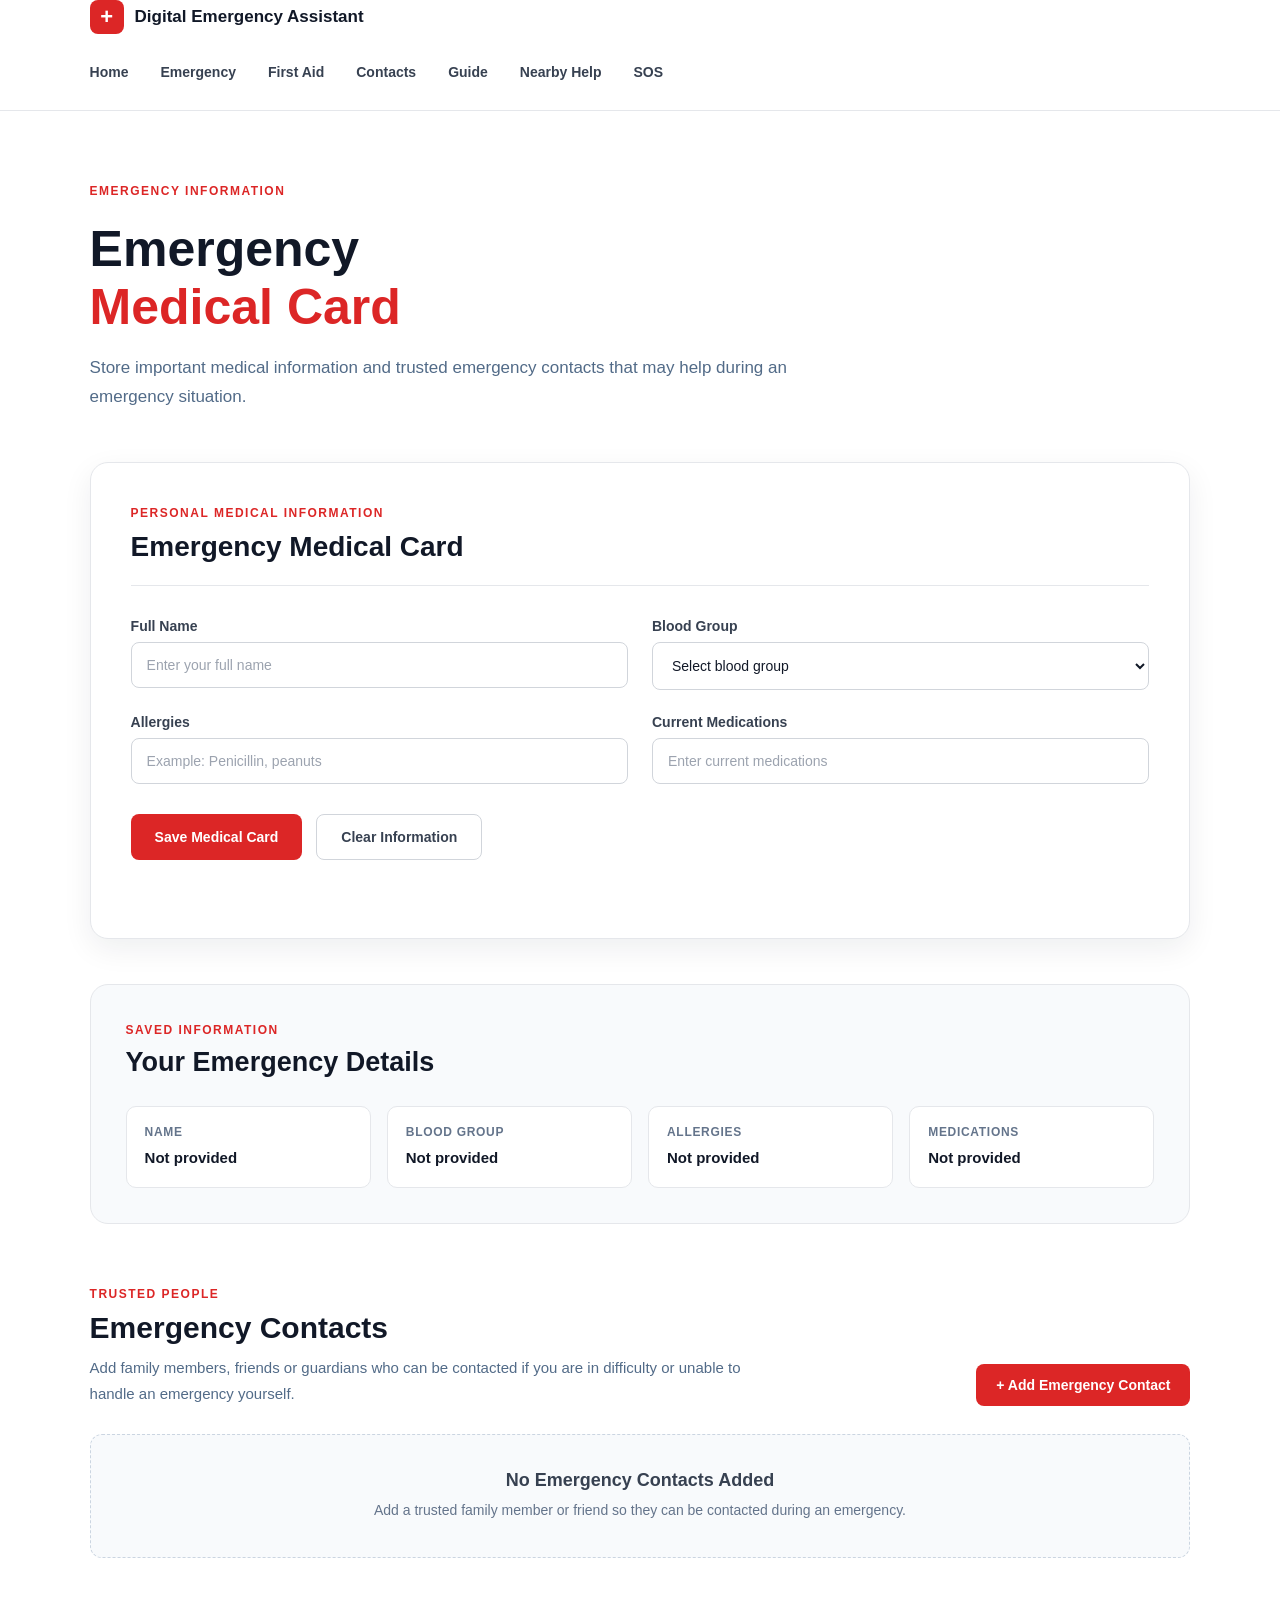
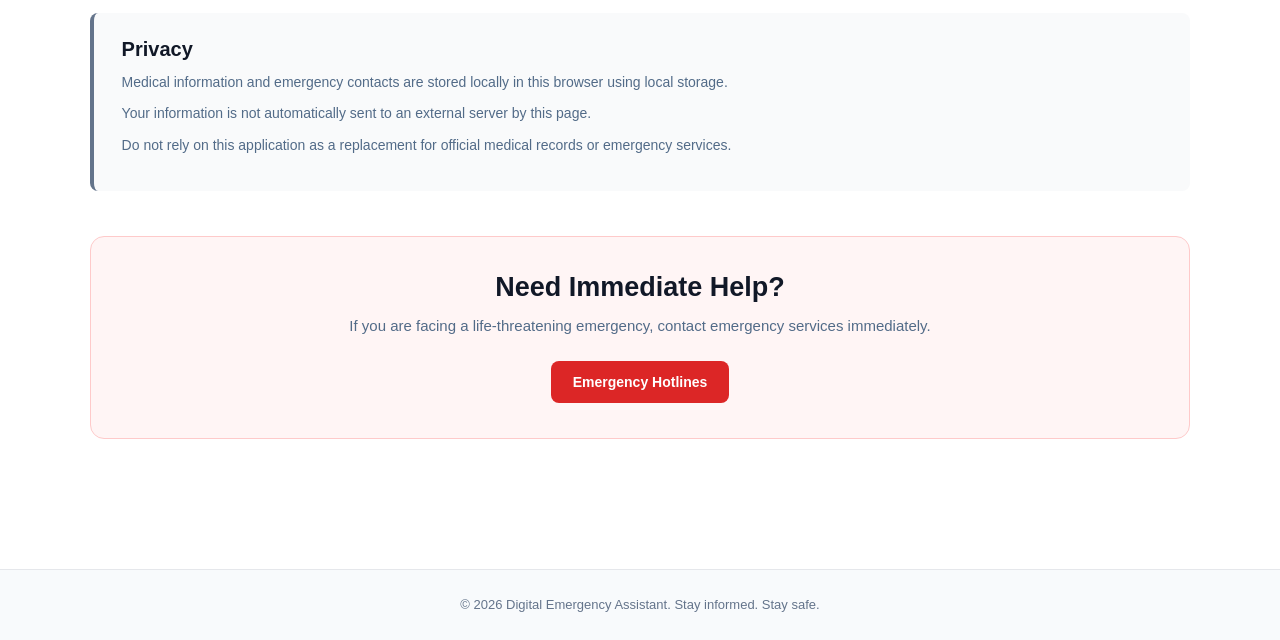
==== commit aa8efd41: "Add responsive hamburger navigation" ====
--- a/contacts.html
+++ b/contacts.html
@@ -18,43 +18,56 @@
     =============================== -->
 
     <header class="navbar">
+
+    <div class="nav-container">
 
         <div class="logo">
             <div class="logo-icon">+</div>
             <span>Digital Emergency Assistant</span>
         </div>
 
-    <nav class="nav-links">
-
-    <a href="index.html">
-        Home
-    </a>
-
-    <a href="emergency.html">
-        Emergency
-    </a>
-
-    <a href="first-aid.html">
-        First Aid
-    </a>
-
-    <a href="contacts.html" class="active">
-        Contacts
-    </a>
-
-    <a href="guide.html">
-        Safety Guide
-    </a>
-
-    <a href="shelters.html">
-        Nearby Help
-    </a>
-    
- <a href="sos.html">SOS</a>
-
-    </nav>
-
-    </header>
+        <!-- MOBILE MENU BUTTON -->
+        <button class="menu-toggle" onclick="toggleMenu()" aria-label="Open navigation menu">
+            ☰
+        </button>
+
+        <nav>
+            <ul class="nav-links">
+
+                <li>
+                    <a href="index.html">Home</a>
+                </li>
+
+                <li>
+                    <a href="emergency.html">Emergency</a>
+                </li>
+
+                <li>
+                    <a href="first-aid.html">First Aid</a>
+                </li>
+
+                <li>
+                    <a href="contacts.html">Contacts</a>
+                </li>
+
+                <li>
+                    <a href="guide.html">Guide</a>
+                </li>
+
+                <li>
+                    <a href="shelters.html">Nearby Help</a>
+                </li>
+
+                <li>
+                    <a href="sos.html">SOS</a>
+                </li>
+
+            </ul>
+        </nav>
+
+    </div>
+
+</header>
 
 
     <!-- ==============================
--- a/css/common.css
+++ b/css/common.css
@@ -236,21 +236,39 @@
     letter-spacing: 1.5px;
 }
 
-
-/* =========================================================
-   MOBILE NAVIGATION
+/* =========================================================
+   MOBILE HAMBURGER MENU
+========================================================= */
+
+/* Hide hamburger button on desktop */
+.menu-toggle {
+    display: none;
+    border: none;
+    background: transparent;
+    color: #111827;
+    font-size: 28px;
+    cursor: pointer;
+    padding: 5px;
+    line-height: 1;
+}
+
+
+/* =========================================================
+   TABLET / MOBILE
 ========================================================= */
 
 @media (max-width: 850px) {
 
     .navbar {
         min-height: 70px;
-
-        padding: 0 5%;
-
-        flex-wrap: wrap;
-
-        gap: 10px;
+        padding: 14px 5%;
+    }
+
+    .nav-container {
+        width: 100%;
+        display: flex;
+        align-items: center;
+        justify-content: space-between;
     }
 
     .logo {
@@ -260,67 +278,117 @@
     .logo-icon {
         width: 31px;
         height: 31px;
-
         font-size: 20px;
     }
 
-    .nav-links {
-        gap: 18px;
-    }
-
-    .nav-links a {
-        padding: 22px 0;
-
-        font-size: 13px;
-    }
-
-    .nav-links a.active::after {
-        bottom: 13px;
-    }
-
-}
-
-
-/* =========================================================
-   SMALL MOBILE
-========================================================= */
-
-@media (max-width: 650px) {
-
-    .navbar {
-        padding: 15px 5%;
-
-        flex-direction: column;
-
-        align-items: flex-start;
-    }
-
-    .logo {
-        width: 100%;
-    }
-
+    /* Hamburger button */
+    .menu-toggle {
+        display: flex;
+        align-items: center;
+        justify-content: center;
+    }
+
+    /* Hide navigation by default */
     nav {
         width: 100%;
-
-        overflow-x: auto;
     }
 
     .nav-links {
-        width: max-content;
-
-        justify-content: flex-start;
-
-        gap: 22px;
+        display: none;
+        width: 100%;
+        margin-top: 15px;
+        padding: 10px 0;
+        flex-direction: column;
+        align-items: center;
+        justify-content: center;
+        gap: 0;
+        background: #ffffff;
+        border-top: 1px solid #e5e7eb;
+    }
+
+    /* Show navigation when menu is opened */
+    .nav-links.show-menu {
+        display: flex;
     }
 
     .nav-links a {
-        padding: 8px 0;
-
+        display: block;
+        width: 100%;
+        padding: 12px 10px;
+        text-align: center;
+        font-size: 14px;
+    }
+
+    .nav-links a.active::after {
+        left: 40%;
+        right: 40%;
+        bottom: 5px;
+    }
+}
+
+
+/* =========================================================
+   SMALL MOBILE
+========================================================= */
+
+@media (max-width: 600px) {
+
+    .navbar {
+        padding: 13px 4%;
+    }
+
+    .nav-container {
+        gap: 10px;
+    }
+
+    .logo {
+        font-size: 14px;
+        gap: 8px;
+    }
+
+    .logo-icon {
+        width: 30px;
+        height: 30px;
+        font-size: 19px;
+    }
+
+    .menu-toggle {
+        font-size: 26px;
+    }
+
+    .nav-links {
+        margin-top: 12px;
+    }
+
+    .nav-links a {
+        padding: 11px 8px;
         font-size: 13px;
     }
-
-    .nav-links a.active::after {
-        bottom: 0;
-    }
-
+}
+
+
+/* =========================================================
+   VERY SMALL MOBILE
+========================================================= */
+
+@media (max-width: 380px) {
+
+    .logo {
+        font-size: 13px;
+    }
+
+    .logo-icon {
+        width: 29px;
+        height: 29px;
+        font-size: 18px;
+    }
+
+    .menu-toggle {
+        font-size: 25px;
+    }
+
+    .nav-links a {
+        padding: 10px 6px;
+        font-size: 12px;
+    }
 }
